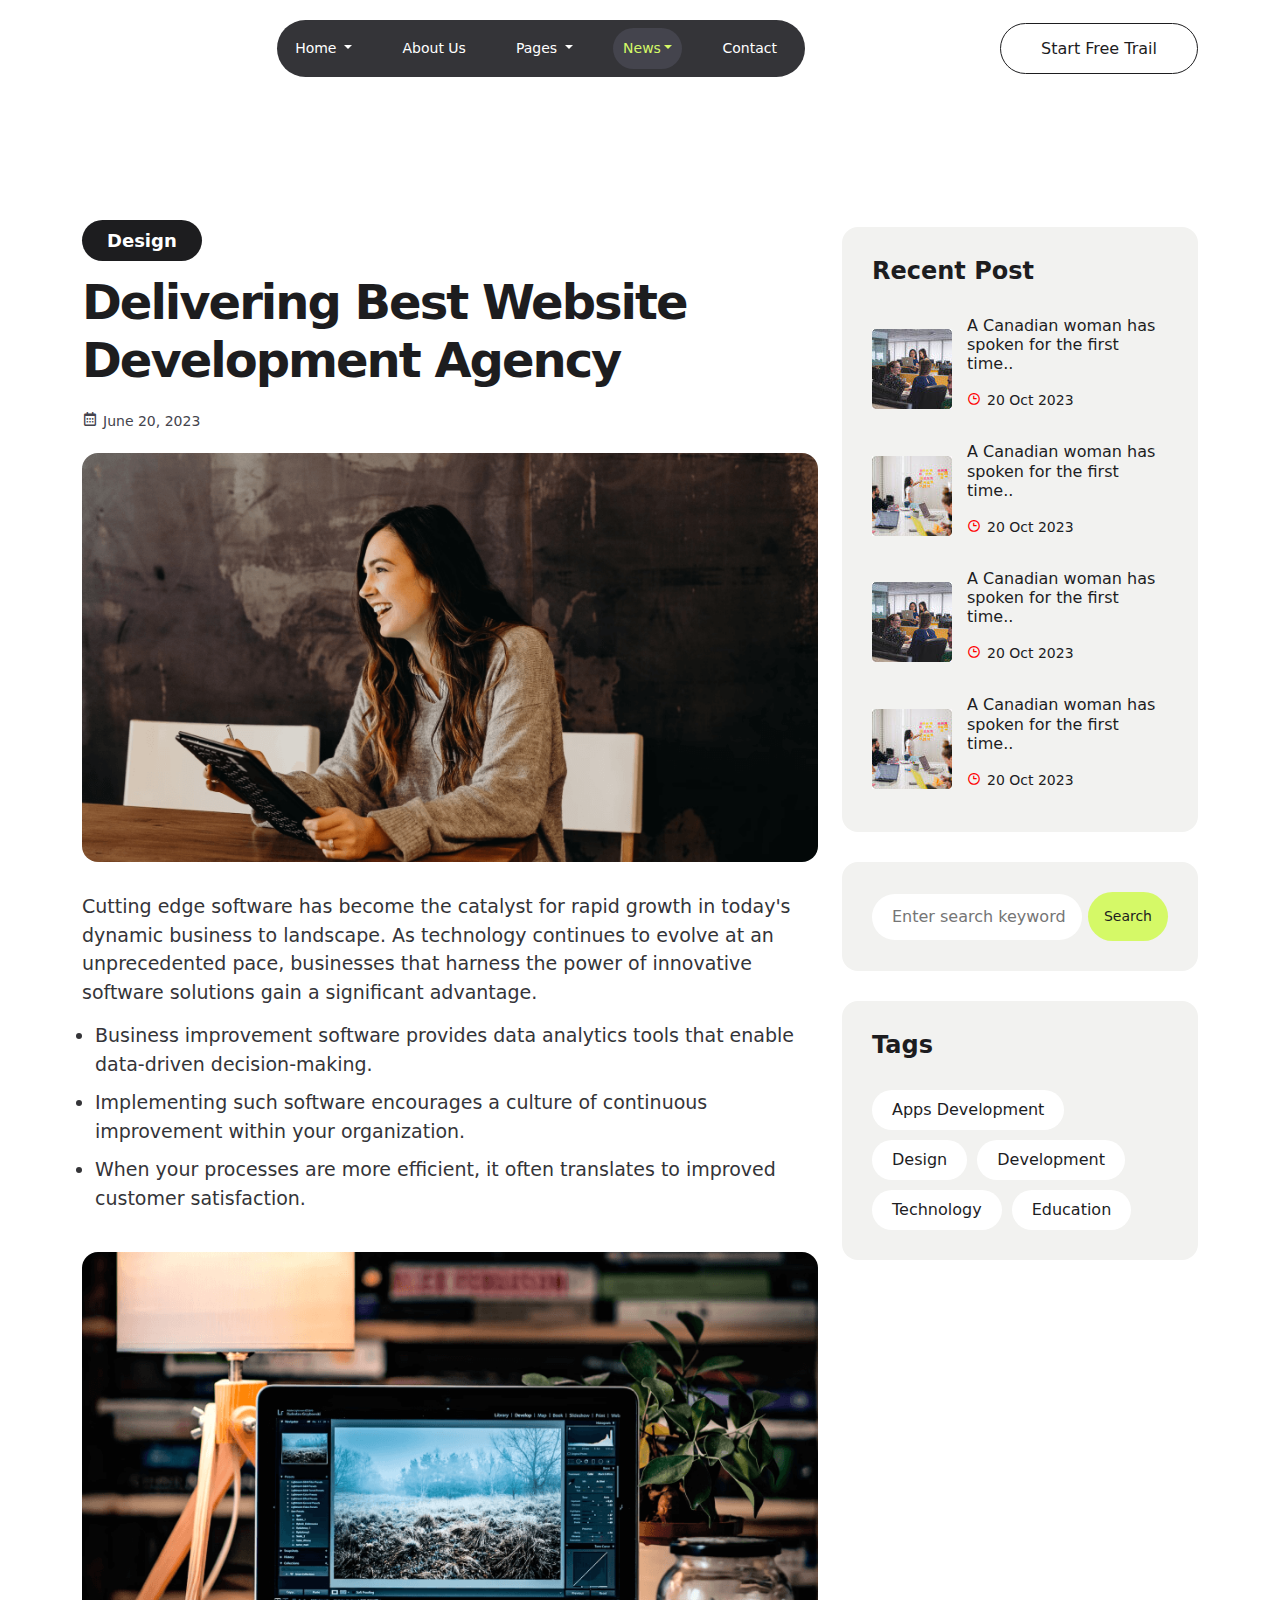
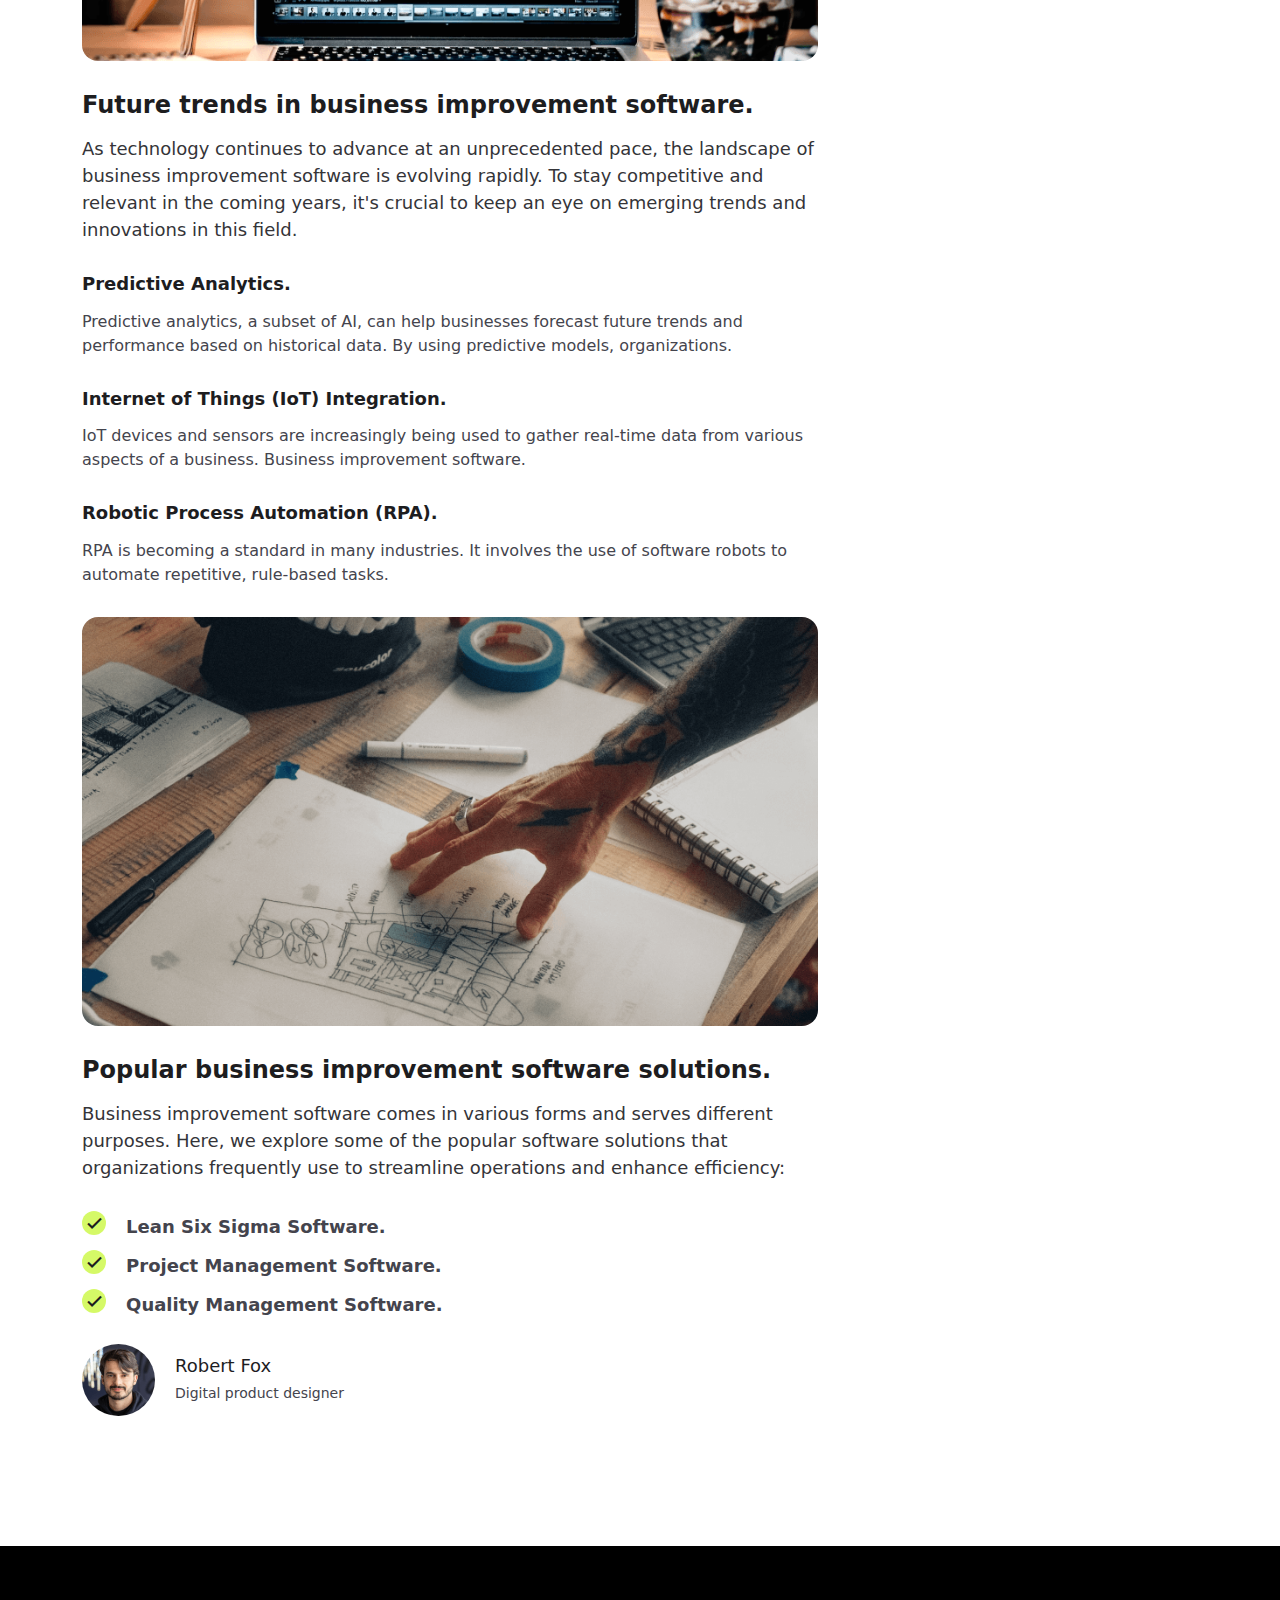
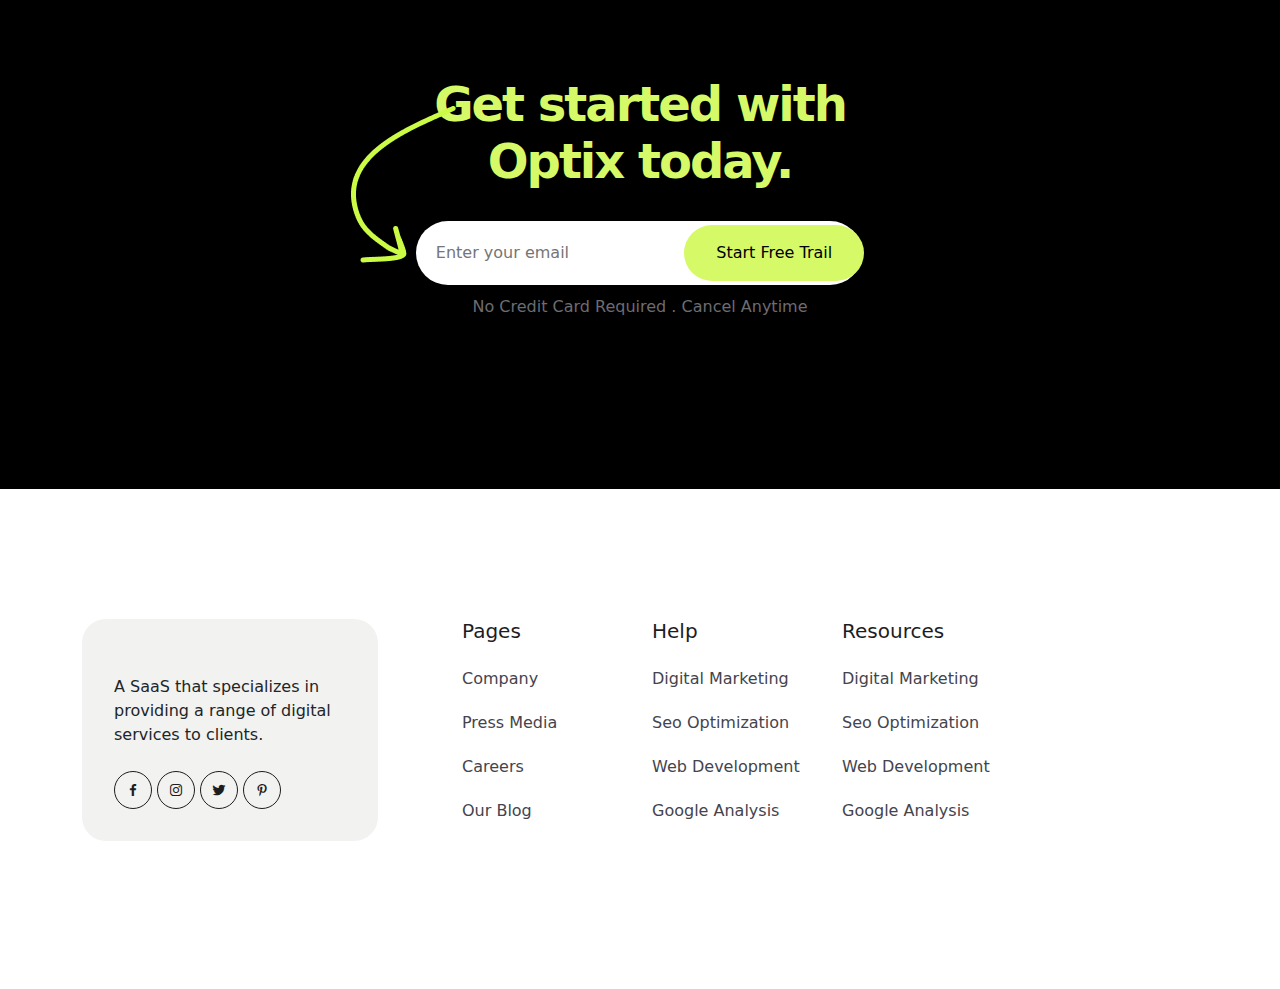
==== blog-single.html @ 79570155 "first commit" ====
<!DOCTYPE html>
<html lang="en">
  <head>
    <meta charset="UTF-8" />
    <meta name="viewport" content="width=device-width, initial-scale=1.0" />
    <link
      href="https://cdn.jsdelivr.net/npm/bootstrap@5.3.3/dist/css/bootstrap.min.css"
      rel="stylesheet"
      integrity="sha384-QWTKZyjpPEjISv5WaRU9OFeRpok6YctnYmDr5pNlyT2bRjXh0JMhjY6hW+ALEwIH"
      crossorigin="anonymous"
    />
    <link
      rel="stylesheet"
      href="https://cdn.jsdelivr.net/npm/boxicons@latest/css/boxicons.min.css"
    />
    <link rel="stylesheet" href="blog-single.css" />
    <title>Optix-Blog-Service</title>
  </head>
  <body>
    <div class="header">
      <div class="container d-flex justify-content-between align-items-center">
        <img src="logo.png" alt="" />
        <div>
          <ul class="nav">
            <li class="nav-item dropdown nlist">
              <a
                class="nav-link dropdown-toggle nlink"
                data-bs-toggle="dropdown"
                aria-expanded="false"
                href="index.html"
                >Home
              </a>
              <ul class="dropdown-menu nlistdropdown">
                <li>
                  <a class="dropdown-item" href="index.html">Home version 1</a>
                </li>
                <li>
                  <a class="dropdown-item" href="#">Home version 2</a>
                </li>
              </ul>
            </li>
            <li class="nav-item nlist">
              <a class="nav-link nlink" href="">About Us</a>
            </li>
            <li class="nav-item dropdown nlist">
              <a
                class="nav-link dropdown-toggle nlink"
                data-bs-toggle="dropdown"
                aria-expanded="false"
                href=""
                >Pages
              </a>
              <ul class="dropdown-menu nlistdropdown">
                <li>
                  <a class="dropdown-item" href="#">Services</a>
                </li>
                <li>
                  <a class="dropdown-item" href="#">Service Single</a>
                </li>
                <li>
                  <a class="dropdown-item" href="#">Features</a>
                </li>
                <li>
                  <a class="dropdown-item" href="#">Pricing Table</a>
                </li>
                <li>
                  <a class="dropdown-item" href="#">404</a>
                </li>
              </ul>
            </li>
            <li class="nav-item dropdown nlist">
              <a
                class="nav-link dropdown-toggle active"
                data-bs-toggle="dropdown"
                aria-expanded="false"
                href=""
              >
                News</a
              >
              <ul class="dropdown-menu nlistdropdown">
                <li>
                  <a class="dropdown-item" href="blog.html">Blog</a>
                </li>
                <li>
                  <a class="dropdown-item" href="blog-single.html"
                    >Blog Single</a
                  >
                </li>
              </ul>
            </li>
            <li class="nav-item nlist">
              <a
                class="nav-link nlink"
                style="margin-right: 0"
                href="contact.html"
              >
                Contact</a
              >
            </li>
          </ul>
        </div>
        <div class="ntrail">
          <a href="">Start Free Trail</a>
        </div>
      </div>
    </div>
    <!---->
    <section class="first" style="padding: 130px 0">
      <div class="container">
        <div class="row">
          <div class="col">
            <div class="one">
              <div class="fone" style="margin-bottom: 20px">
                <span>Design</span>
              </div>
              <h2>Delivering Best Website Development Agency</h2>
              <div class="ftwo">
                <i class="bx bx-calendar"></i><span>June 20, 2023</span>
              </div>
              <div style="margin-bottom: 30px">
                <img
                  style="border-radius: 16px"
                  class="img-fluid"
                  src="blog-sl-1.png"
                  alt=""
                />
              </div>
              <div class="fthree">
                <p>
                  Cutting edge software has become the catalyst for rapid growth
                  in today's dynamic business to landscape. As technology
                  continues to evolve at an unprecedented pace, businesses that
                  harness the power of innovative software solutions gain a
                  significant advantage.
                </p>
                <ul>
                  <li>
                    Business improvement software provides data analytics tools
                    that enable data-driven decision-making.
                  </li>
                  <li>
                    Implementing such software encourages a culture of
                    continuous improvement within your organization.
                  </li>
                  <li>
                    When your processes are more efficient, it often translates
                    to improved customer satisfaction.
                  </li>
                </ul>
              </div>
              <div style="margin-bottom: 30px">
                <img
                  style="border-radius: 16px"
                  class="img-fluid"
                  src="blog-sl-2.png"
                  alt=""
                />
              </div>
              <div class="ffour">
                <h4>Future trends in business improvement software.</h4>
                <p>
                  As technology continues to advance at an unprecedented pace,
                  the landscape of business improvement software is evolving
                  rapidly. To stay competitive and relevant in the coming years,
                  it's crucial to keep an eye on emerging trends and innovations
                  in this field.
                </p>
              </div>
              <div class="ffive">
                <h5>Predictive Analytics.</h5>
                <p>
                  Predictive analytics, a subset of AI, can help businesses
                  forecast future trends and performance based on historical
                  data. By using predictive models, organizations.
                </p>
                <h5>Internet of Things (IoT) Integration.</h5>
                <p>
                  IoT devices and sensors are increasingly being used to gather
                  real-time data from various aspects of a business. Business
                  improvement software.
                </p>
                <h5>Robotic Process Automation (RPA).</h5>
                <p>
                  RPA is becoming a standard in many industries. It involves the
                  use of software robots to automate repetitive, rule-based
                  tasks.
                </p>
              </div>
              <div style="margin-bottom: 30px">
                <img
                  style="border-radius: 16px"
                  class="img-fluid"
                  src="blog-sl-3.png"
                  alt=""
                />
              </div>
              <div class="fsix">
                <h4>Popular business improvement software solutions.</h4>
                <p>
                  Business improvement software comes in various forms and
                  serves different purposes. Here, we explore some of the
                  popular software solutions that organizations frequently use
                  to streamline operations and enhance efficiency:
                </p>
                <ul>
                  <li>
                    <i class="bx bx-check"></i>
                    <span>Lean Six Sigma Software.</span>
                  </li>
                  <li>
                    <i class="bx bx-check"></i>
                    <span> Project Management Software.</span>
                  </li>
                  <li>
                    <i class="bx bx-check"></i>
                    <span>Quality Management Software.</span>
                  </li>
                </ul>
              </div>
              <div class="d-flex fseven">
                <img src="us-uss.png" alt="" />
                <div>
                  <h5>Robert Fox</h5>
                  <span> Digital product designer</span>
                </div>
              </div>
            </div>
          </div>
          <div class="col-lg-4">
            <div class="post">
              <div>
                <h4>Recent Post</h4>
                <div
                  class="d-flex"
                  style="
                    align-items: center;
                    column-gap: 15px;
                    margin-bottom: 20px;
                  "
                >
                  <img class="img-fluid" src="de-1.jpg" alt="" />
                  <div>
                    <h5>A Canadian woman has spoken for the first time..</h5>
                    <p><i class="bx bx-time"></i><span>20 Oct 2023</span></p>
                  </div>
                </div>
                <div
                  class="d-flex"
                  style="
                    align-items: center;
                    column-gap: 15px;
                    margin-bottom: 20px;
                  "
                >
                  <img class="img-fluid" src="de-2.jpg" alt="" />
                  <div>
                    <h5>A Canadian woman has spoken for the first time..</h5>
                    <p><i class="bx bx-time"></i><span>20 Oct 2023</span></p>
                  </div>
                </div>
                <div
                  class="d-flex"
                  style="
                    align-items: center;
                    column-gap: 15px;
                    margin-bottom: 20px;
                  "
                >
                  <img class="img-fluid" src="de-1.jpg" alt="" />
                  <div>
                    <h5>A Canadian woman has spoken for the first time..</h5>
                    <p><i class="bx bx-time"></i><span>20 Oct 2023</span></p>
                  </div>
                </div>
                <div
                  class="d-flex"
                  style="align-items: center; column-gap: 15px"
                >
                  <img class="img-fluid" src="de-2.jpg" alt="" />
                  <div>
                    <h5>A Canadian woman has spoken for the first time..</h5>
                    <p><i class="bx bx-time"></i><span>20 Oct 2023</span></p>
                  </div>
                </div>
              </div>
            </div>
            <div class="post">
              <div class="two">
                <form
                  action=""
                  class="d-flex"
                  style="align-items: center; column-gap: 6px"
                >
                  <input type="text" placeholder="Enter search keyword" />
                  <button>Search</button>
                </form>
              </div>
            </div>
            <div class="post">
              <div class="three">
                <h4>Tags</h4>
                <div class="link">
                  <a href="">Apps Development</a>
                  <a href=""> Design</a>
                  <a href=""> Development </a>
                  <a href=""> Technology </a>
                  <a href="">Education </a>
                </div>
              </div>
            </div>
          </div>
        </div>
      </div>
    </section>
    <!---->
    <section class="last">
      <div class="container">
        <div class="text-center" style="position: relative">
          <h2>Get started with <br />Optix today.</h2>
          <div>
            <form action="">
              <input
                class="search"
                type="email"
                placeholder="Enter your email"
              />
              <button class="submit">Start Free Trail</button>
            </form>
            <p
              style="
                margin-top: 10px;
                margin-bottom: 40px;
                color: rgb(108, 108, 115);
              "
            >
              No Credit Card Required . Cancel Anytime
            </p>
          </div>
          <img class="image" src="arr.png" alt="" />
        </div>
      </div>
    </section>
    <!---->
    <footer>
      <div class="footer">
        <div class="container">
          <div class="row">
            <div class="col-lg-4">
              <div class="one">
                <div>
                  <img style="margin-bottom: 20px" src="logo.png" alt="" />
                </div>
                <p>
                  A SaaS that specializes in providing a range of digital
                  services to clients.
                </p>
                <div>
                  <i class="bx bxl-facebook"></i>
                  <i class="bx bxl-instagram"></i>
                  <i class="bx bxl-twitter"></i>
                  <i class="bx bxl-pinterest-alt"></i>
                </div>
              </div>
            </div>
            <div class="col-lg-2">
              <div class="item">
                <h4>Pages</h4>
                <ul>
                  <li>Company</li>
                  <li>Press Media</li>
                  <li>Careers</li>
                  <li>Our Blog</li>
                </ul>
              </div>
            </div>
            <div class="col-lg-2">
              <div class="item">
                <h4>Help</h4>
                <ul>
                  <li>Digital Marketing</li>
                  <li>Seo Optimization</li>
                  <li>Web Development</li>
                  <li>Google Analysis</li>
                </ul>
              </div>
            </div>
            <div class="col-lg-2">
              <div class="item">
                <h4>Resources</h4>
                <ul>
                  <li>Digital Marketing</li>
                  <li>Seo Optimization</li>
                  <li>Web Development</li>
                  <li>Google Analysis</li>
                </ul>
              </div>
            </div>
          </div>
        </div>
      </div>
    </footer>
    <!---->
    <script
      src="https://cdn.jsdelivr.net/npm/bootstrap@5.3.3/dist/js/bootstrap.bundle.min.js"
      integrity="sha384-YvpcrYf0tY3lHB60NNkmXc5s9fDVZLESaAA55NDzOxhy9GkcIdslK1eN7N6jIeHz"
      crossorigin="anonymous"
    ></script>
  </body>
</html>
---- blog-single.css ----
:root {
  --primary-color: rgb(29, 29, 31);
  --secondary-color: rgb(213, 249, 103);
  --first-color: rgb(68, 68, 77);
}
a {
  text-decoration: none;
}
/* header start*/
.header {
  padding: 20px 0;
}
.header ul {
  background-color: rgb(52, 52, 56);
  border-radius: 90px;
  padding: 8px;
}
/* list hover start*/
.header .nlist {
  position: relative;
  display: inline-block;
  padding-right: 10px;
}
.nlist .nlistdropdown {
  position: absolute;
  display: none;
  background-color: #fff;
  padding: 30px 25px;
  border-radius: 8px;
  margin-top: 2px;
  font-size: 14px;
  font-weight: 400;
}
.header .nlist:hover .nlistdropdown {
  display: block;
}
/* list hover ends*/
.header .nlist .nlink {
  font-size: 14px;
  font-weight: 500;
  padding: 10px;
  margin-right: 20px;
  color: #fff;
  border-radius: 90px;
}
.header .nlist .nlink:hover {
  background-color: rgb(68, 68, 77);
  color: rgb(203, 251, 69);
  border-radius: 90px;
}
.header .nlist .active {
  font-size: 14px;
  font-weight: 500;
  padding: 10px;
  margin-right: 20px;
  color: #fff;
  border-radius: 90px;
}
.header .nlist .active {
  background-color: rgb(68, 68, 77);
  color: var(--secondary-color);
  border-radius: 90px;
}
.header .ntrail a {
  padding: 15px 40px;
  border: 1px solid var(--primary-color);
  color: var(--primary-color);
  border-radius: 90px;
  transition: 0.5s;
}
.header .ntrail a:hover {
  border: 2px solid var(--secondary-color);
  background-color: var(--secondary-color);
  color: black;
  border-radius: 90px;
}
/*-----*/
/*-----*/
.first .fone span {
  padding: 10px 25px;
  background-color: rgb(29, 29, 31);
  border-radius: 50px;
  color: #fff;
  font-size: 18px;
  font-weight: 600;
}
.first .one h2 {
  margin-bottom: 15px;
  color: rgb(29, 29, 31);
  font-size: 48px;
  font-weight: 600;
  letter-spacing: -2px;
}
.first .ftwo {
  margin: 20px 0;
}
.first .ftwo i {
  font-size: 16px;
  font-weight: 400;
  color: rgb(68, 68, 77);
  margin-right: 5px;
}
.first .ftwo span {
  font-size: 14px;
  font-weight: 400;
  color: rgb(68, 68, 77);
}
.first .fthree {
  margin-bottom: 30px;
}
.first .fthree p {
  margin-bottom: 15px;
  font-size: 19px;
  font-weight: 400;
  color: rgb(52, 52, 56);
}
.first .fthree ul {
  padding-left: 13px;
  margin: 0;
}
.first .fthree ul li {
  font-size: 19px;
  font-weight: 400;
  color: rgb(52, 52, 56);
  padding-bottom: 10px;
}

.first .ffour h4 {
  margin-bottom: 15px;
  color: var(--primary-color);
  font-size: 24px;
  font-weight: 700;
}
.first .ffour p {
  margin-bottom: 30px;
  color: rgb(52, 52, 56);
  font-size: 18px;
  font-weight: 400;
}
.first .ffive h5 {
  margin-bottom: 15px;
  color: var(--primary-color);
  font-size: 18px;
  font-weight: 700;
}
.first .ffive p {
  font-size: 16px;
  font-weight: 400;
  color: rgb(68, 68, 77);
  margin-bottom: 30px;
}
.first .fsix h4 {
  margin-bottom: 15px;
  color: var(--primary-color);
  font-size: 24px;
  font-weight: 700;
}
.first .fsix p {
  margin-bottom: 30px;
  color: rgb(52, 52, 56);
  font-size: 18px;
  font-weight: 400;
}
.first .fsix ul {
  list-style: none;
  padding: 0;
}
.first .fsix ul li {
  padding-bottom: 10px;
}
.first .fsix ul li i {
  background-color: var(--secondary-color);
  border-radius: 50%;
  color: var(--primary-color);
  font-size: 24px;
  font-weight: 400;
  margin-right: 15px;
}
.first .fsix ul li span {
  color: rgb(68, 68, 77);
  font-weight: 600;
  font-size: 18px;
}
.first .fseven {
  align-items: center;
  column-gap: 20px;
}
.first .fseven img {
  border-radius: 50%;
}
.first .fseven h5 {
  color: var(--primary-color);
  font-size: 18px;
  font-weight: 500;
  margin-bottom: 5px;
}
.first .fseven span {
  color: rgb(68, 68, 77);
  font-size: 14px;
  font-weight: 500;
}
/*-----*/
/*-----*/
.post {
  padding: 30px;
  margin-bottom: 30px;
  background-color: rgb(242, 242, 240);
  border-radius: 16px;
}
.post h4 {
  margin-bottom: 30px;
  color: var(--primary-color);
  font-size: 24px;
  font-weight: 600;
}
.post p {
  align-items: center;
  margin-bottom: 10px;
}
.post i {
  margin-right: 6px;
  font-size: 14px;
  font-weight: 500;
  color: red;
}
.post span {
  color: var(--primary-color);
  font-size: 14px;
  font-weight: 500;
}
.post h5 {
  margin-bottom: 15px;
  color: var(--primary-color);
  font-size: 16px;
  font-weight: 500;
}
.post .two input {
  padding: 1px 2px 1px 20px;
  border: 1px;
  border-radius: 30px;
  width: 100%;
  height: 46px;
}
.post .two button {
  padding: 14px 16px;
  border: 1px;
  background-color: var(--secondary-color);
  color: var(--primary-color);
  border-radius: 30px;
  font-size: 14px;
  font-weight: 400;
  transition: 0.5s;
}
.post .two button:hover {
  background-color: black;
  color: #fff;
}
.post .three .link {
  display: flex;
  flex-wrap: wrap;
  column-gap: 10px;
  row-gap: 10px;
}
.post .three a {
  padding: 8px 20px;
  background-color: #fff;
  border-radius: 30px;
  color: var(--primary-color);
  font-size: 16px;
  font-weight: 500;
  transition: 0.5s;
}
.post .three a:hover {
  background-color: var(--secondary-color);
}
/*-----*/
/*-----*/
.last {
  padding: 130px 0;
  background-color: black;
}
.last .image {
  z-index: -1px;
  top: 12%;
  left: 24%;
  position: absolute;
  animation: arr 4s linear infinite alternate;
}
@keyframes arr {
  0% {
    /* right: 0px;
        left: 0px; */
    transform: translateX(-0.5rem);
  }
  25% {
    /* right: 30px;
        left: 30px; */
    transform: translateX(0rem);
  }
  50% {
    /* right: 30px;
        left: 30px; */
    transform: translateX(0.5rem);
  }
  100% {
    /* right: 0px;
        left: 0px; */
    transform: translateX(0rem);
  }
}
.last h2 {
  margin-bottom: 30px;
  font-size: 48px;
  font-weight: 600;
  color: var(--secondary-color);
  letter-spacing: -2px;
}
.last .search {
  padding: 1px 2px 1px 20px;
  border: 0;
  border-radius: 50px;
  height: 64px;
  width: 40%;
}
.last .submit {
  font-size: 16px;
  font-weight: 500;
  padding: 16px 32px;
  border: 0;
  border-radius: 200px;
  background-color: var(--secondary-color);
  margin-left: -183px;
  transition: 0.5s;
}
.last .submit:hover {
  background-color: var(--primary-color);
  color: var(--secondary-color);
}
/*-----*/
.footer {
  padding: 130px 0;
}
.footer .one {
  padding: 32px;
  margin-right: 60px;
  background-color: rgb(242, 242, 240);
  border-radius: 24px;
}
.footer .one p {
  margin-bottom: 24px;
  font-size: 16px;
  font-weight: 400;
}
.footer .one i {
  padding: 10px;
  border: 1px solid var(--primary-color);
  border-radius: 50%;
  color: var(--primary-color);
  font-size: 16px;
  font-weight: 400;
  transition: 0.5s;
  cursor: pointer;
}
.footer .one i:hover {
  background-color: var(--secondary-color);
  border: 1px solid var(--secondary-color);
}
.footer .item h4 {
  margin-bottom: 24px;
  font-size: 20px;
  font-weight: 500;
  color: var(--primary-color);
}
.footer .item ul {
  list-style: none;
  padding: 0;
}
.footer .item ul li {
  padding-bottom: 20px;
  font-size: 16px;
  font-weight: 400;
  color: rgb(68, 68, 77);
  cursor: pointer;
}
.footer .item ul li:hover {
  text-decoration: underline;
}
/*-----*/
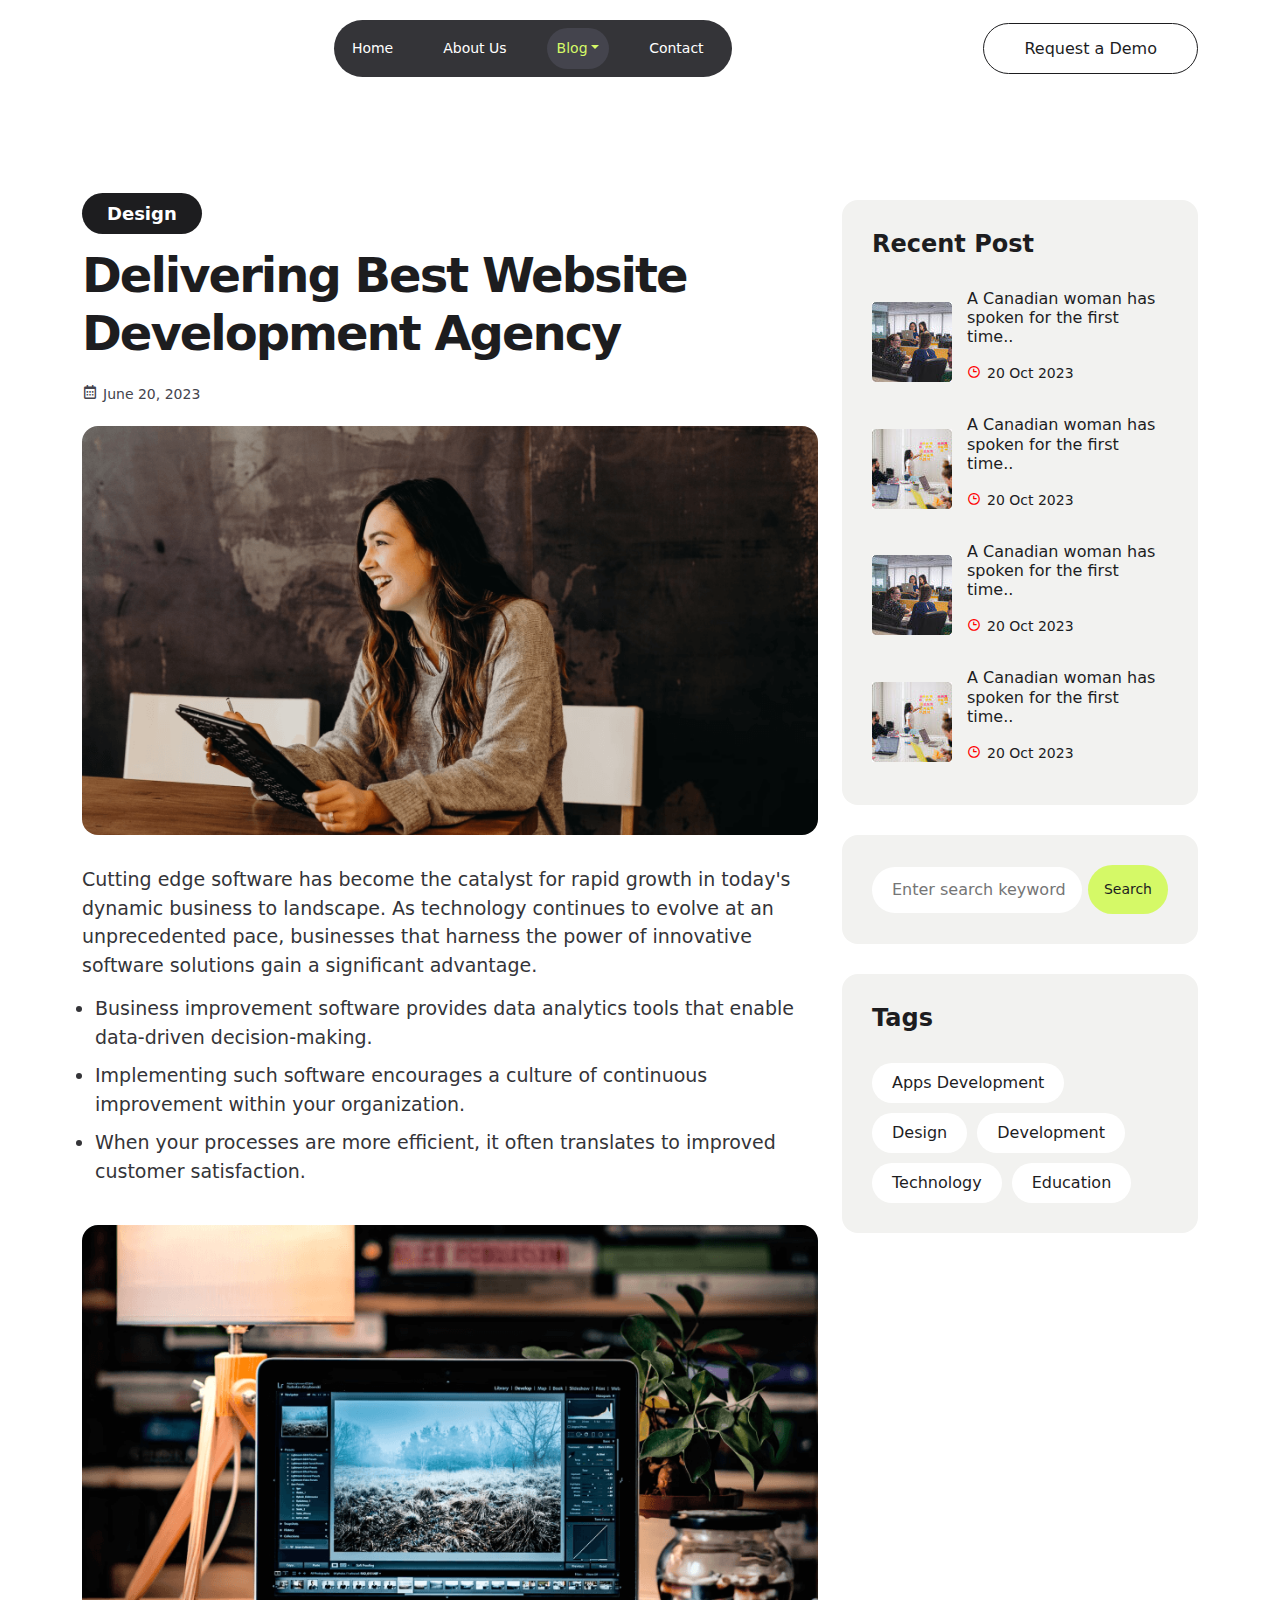
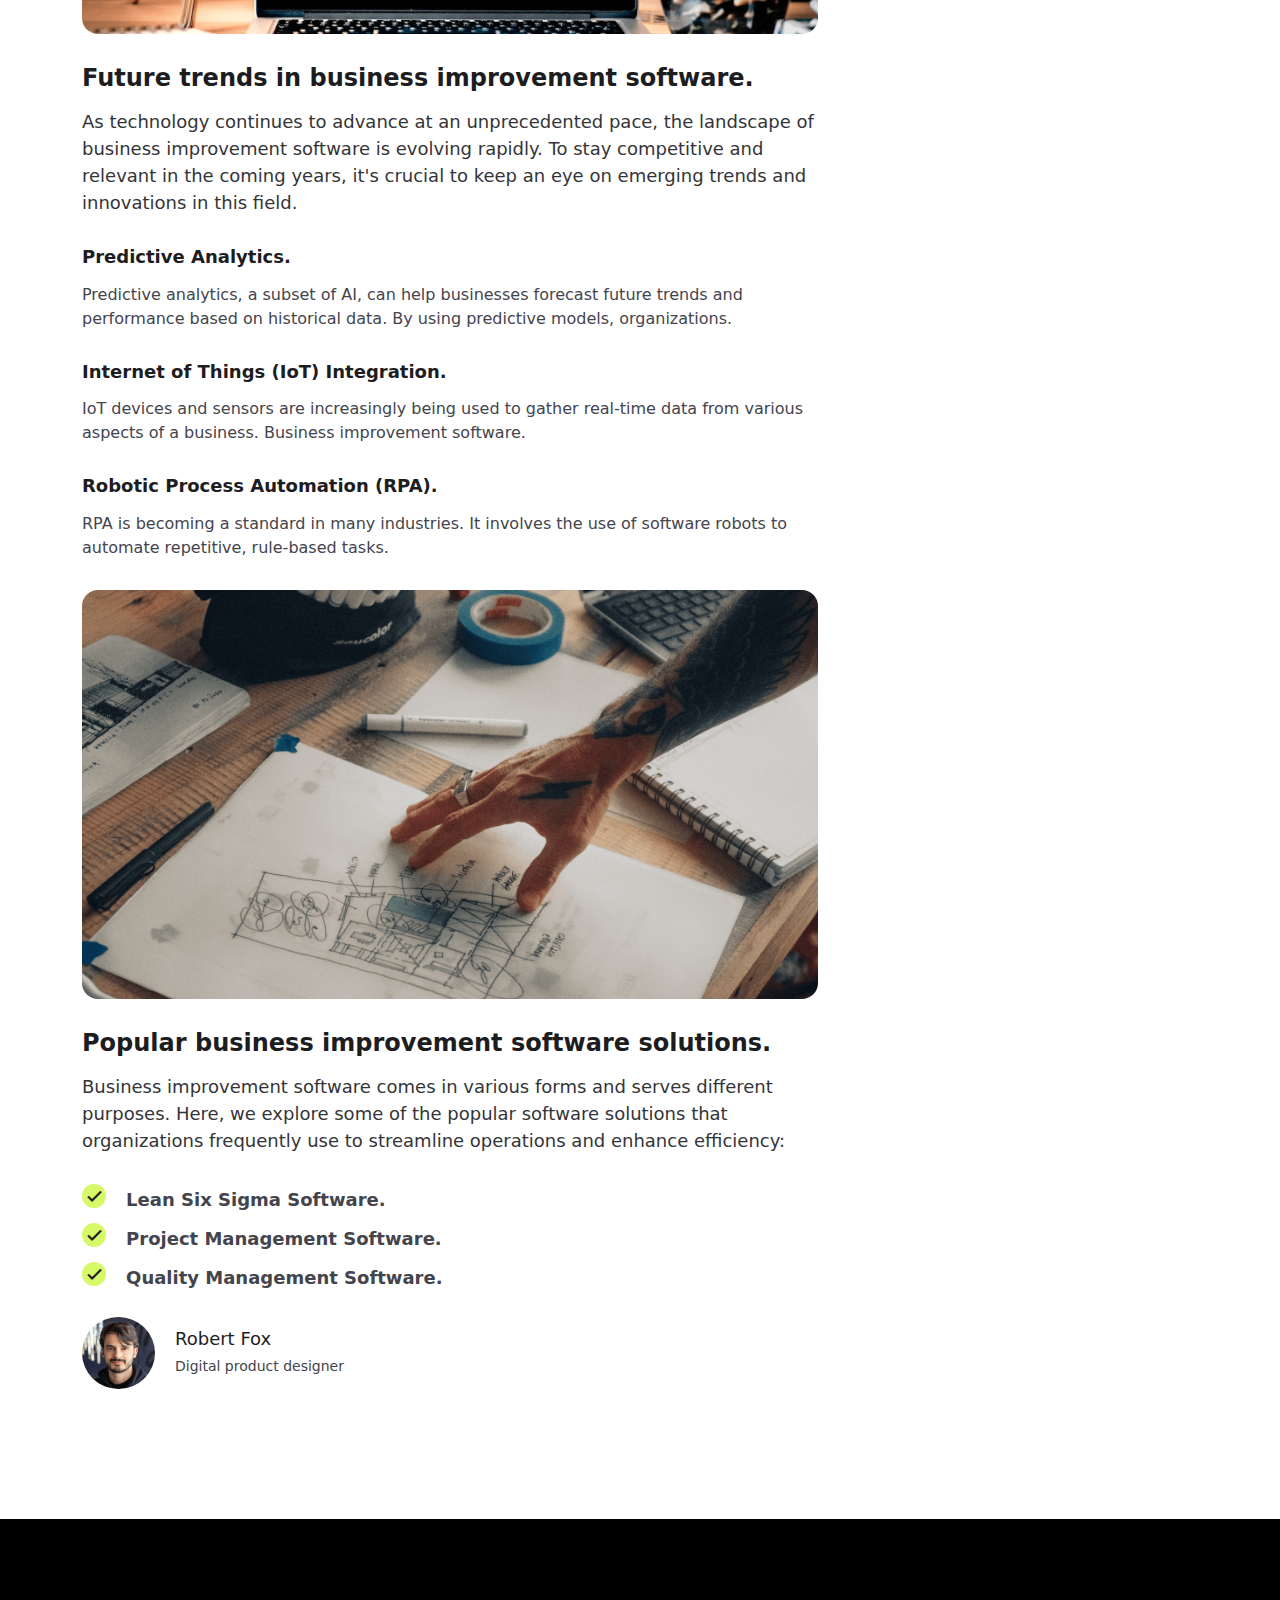
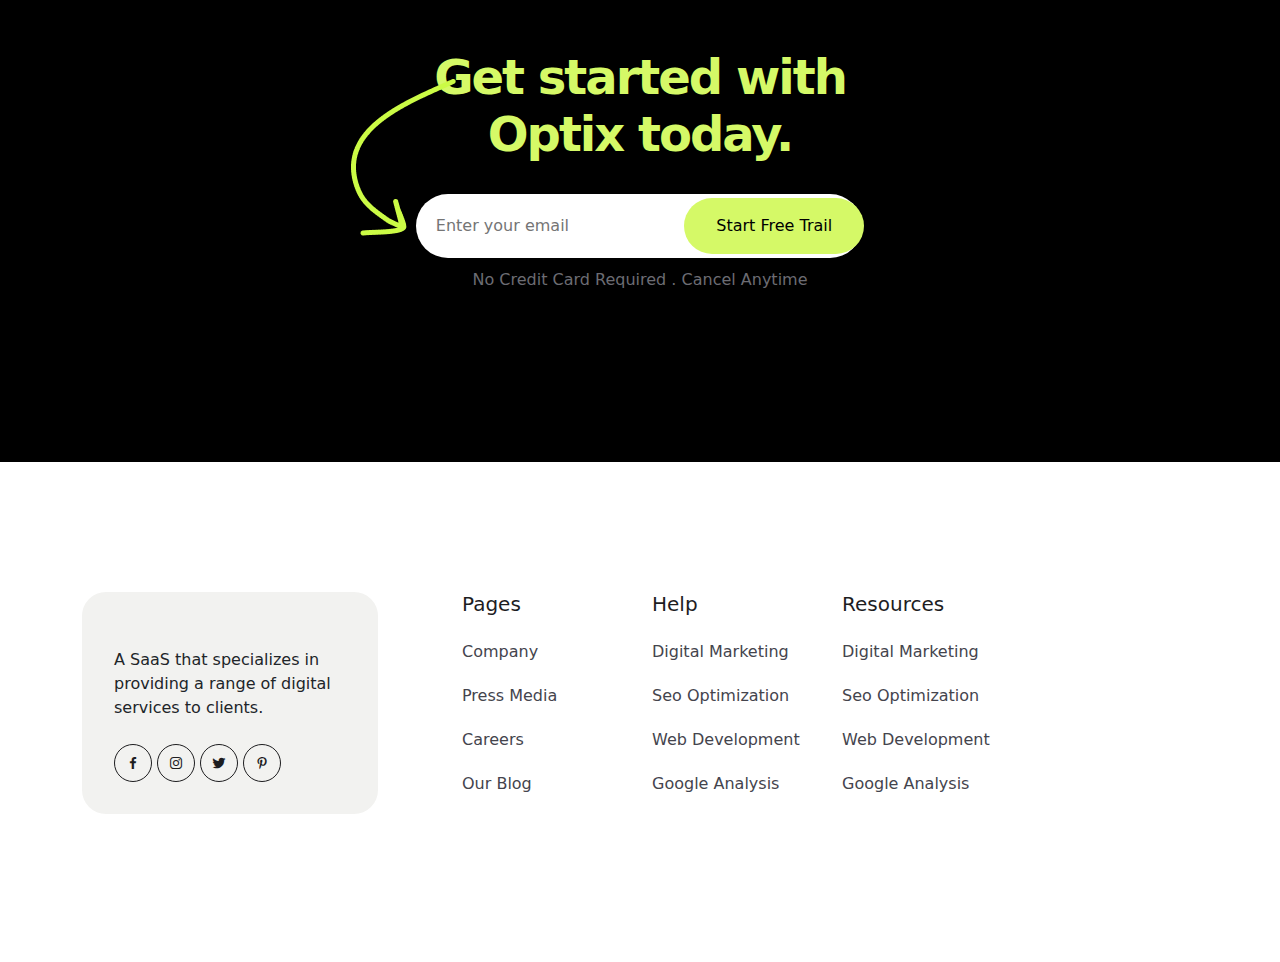
==== commit 1c62ecc1: "first commit" ====
--- a/blog-single.html
+++ b/blog-single.html
@@ -17,56 +17,16 @@
     <title>Optix-Blog-Service</title>
   </head>
   <body>
-    <div class="header">
+    <div class="header fixed-top" style="background-color: #fff">
       <div class="container d-flex justify-content-between align-items-center">
         <img src="logo.png" alt="" />
         <div>
           <ul class="nav">
-            <li class="nav-item dropdown nlist">
-              <a
-                class="nav-link dropdown-toggle nlink"
-                data-bs-toggle="dropdown"
-                aria-expanded="false"
-                href="index.html"
-                >Home
-              </a>
-              <ul class="dropdown-menu nlistdropdown">
-                <li>
-                  <a class="dropdown-item" href="index.html">Home version 1</a>
-                </li>
-                <li>
-                  <a class="dropdown-item" href="#">Home version 2</a>
-                </li>
-              </ul>
+            <li class="nav-item nlist">
+              <a class="nav-link nlink" href="index.html">Home </a>
             </li>
             <li class="nav-item nlist">
               <a class="nav-link nlink" href="">About Us</a>
-            </li>
-            <li class="nav-item dropdown nlist">
-              <a
-                class="nav-link dropdown-toggle nlink"
-                data-bs-toggle="dropdown"
-                aria-expanded="false"
-                href=""
-                >Pages
-              </a>
-              <ul class="dropdown-menu nlistdropdown">
-                <li>
-                  <a class="dropdown-item" href="#">Services</a>
-                </li>
-                <li>
-                  <a class="dropdown-item" href="#">Service Single</a>
-                </li>
-                <li>
-                  <a class="dropdown-item" href="#">Features</a>
-                </li>
-                <li>
-                  <a class="dropdown-item" href="#">Pricing Table</a>
-                </li>
-                <li>
-                  <a class="dropdown-item" href="#">404</a>
-                </li>
-              </ul>
             </li>
             <li class="nav-item dropdown nlist">
               <a
@@ -75,7 +35,7 @@
                 aria-expanded="false"
                 href=""
               >
-                News</a
+                Blog</a
               >
               <ul class="dropdown-menu nlistdropdown">
                 <li>
@@ -100,12 +60,12 @@
           </ul>
         </div>
         <div class="ntrail">
-          <a href="">Start Free Trail</a>
+          <a href="">Request a Demo</a>
         </div>
       </div>
     </div>
     <!---->
-    <section class="first" style="padding: 130px 0">
+    <section class="first" style="padding: 130px 0; margin-top: 70px">
       <div class="container">
         <div class="row">
           <div class="col">
--- a/blog-single.css
+++ b/blog-single.css
@@ -25,7 +25,7 @@
   position: absolute;
   display: none;
   background-color: #fff;
-  padding: 30px 25px;
+  padding: 15px 10px;
   border-radius: 8px;
   margin-top: 2px;
   font-size: 14px;
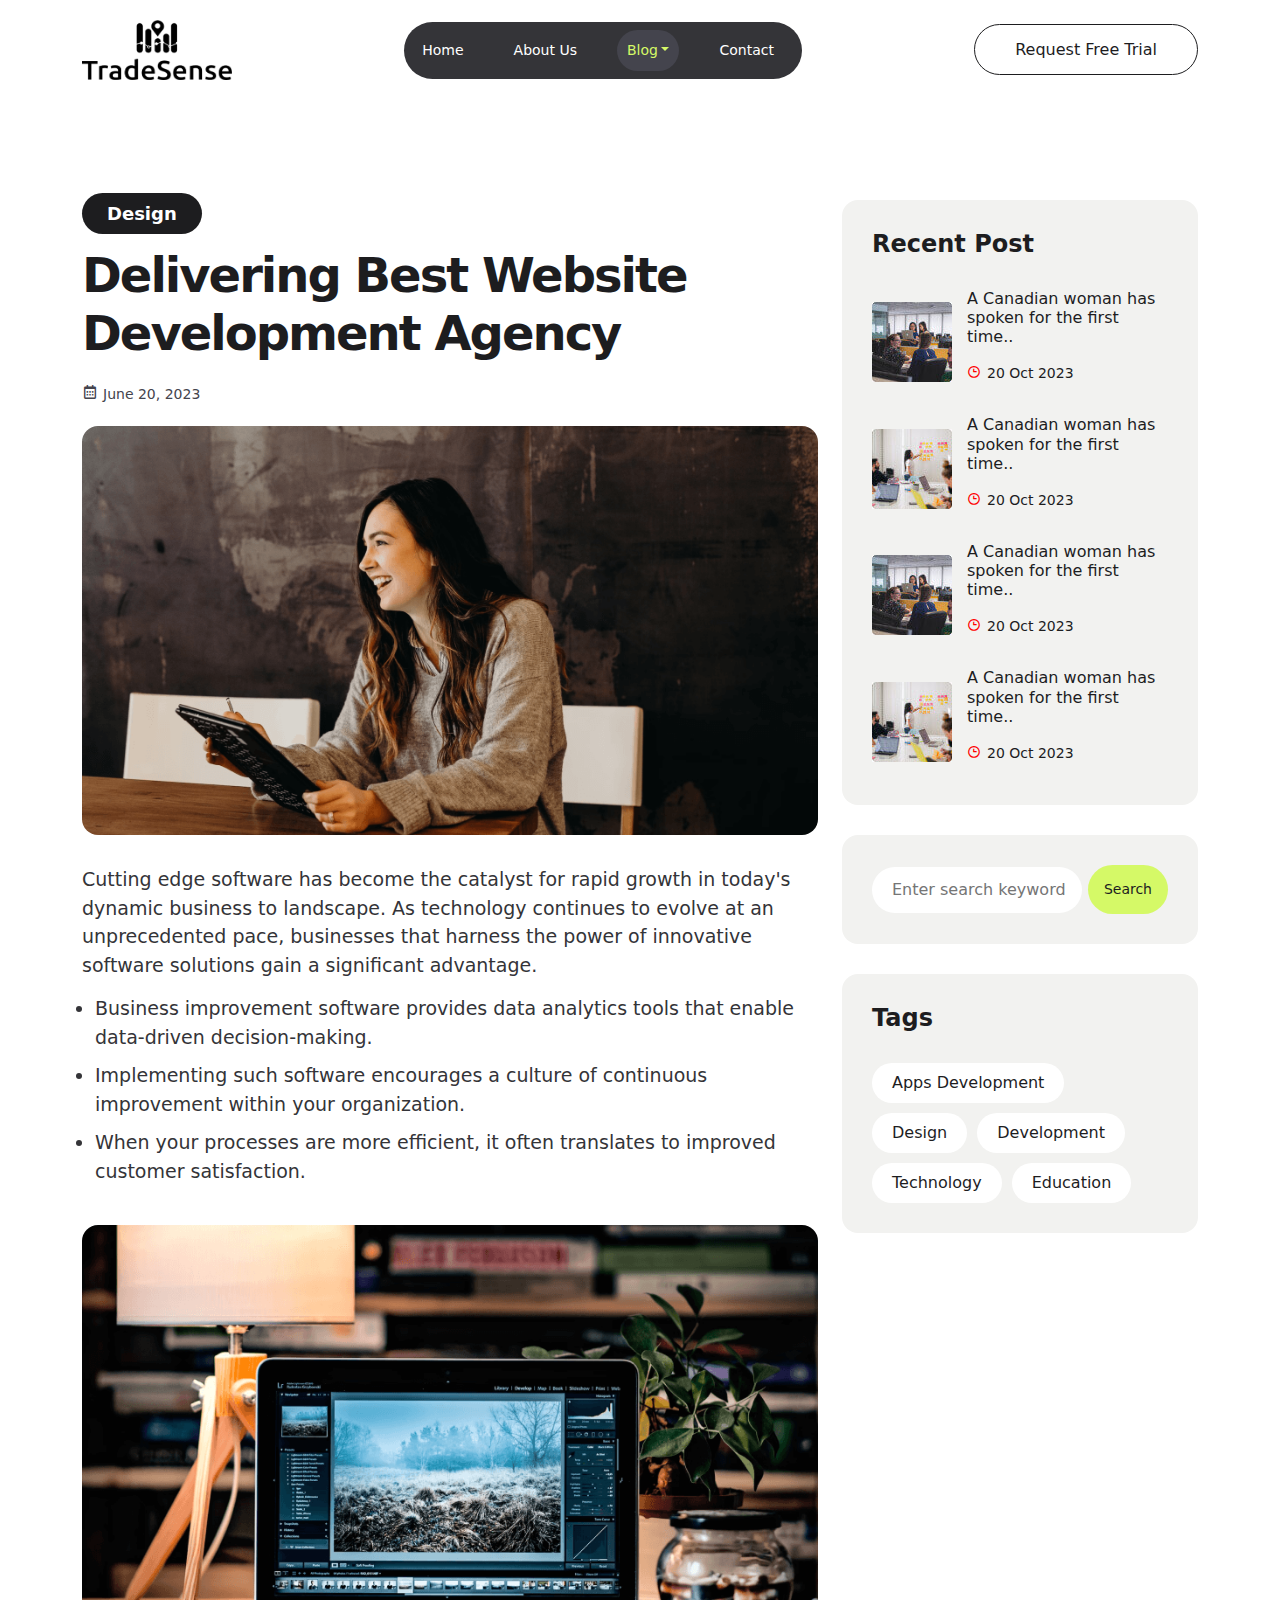
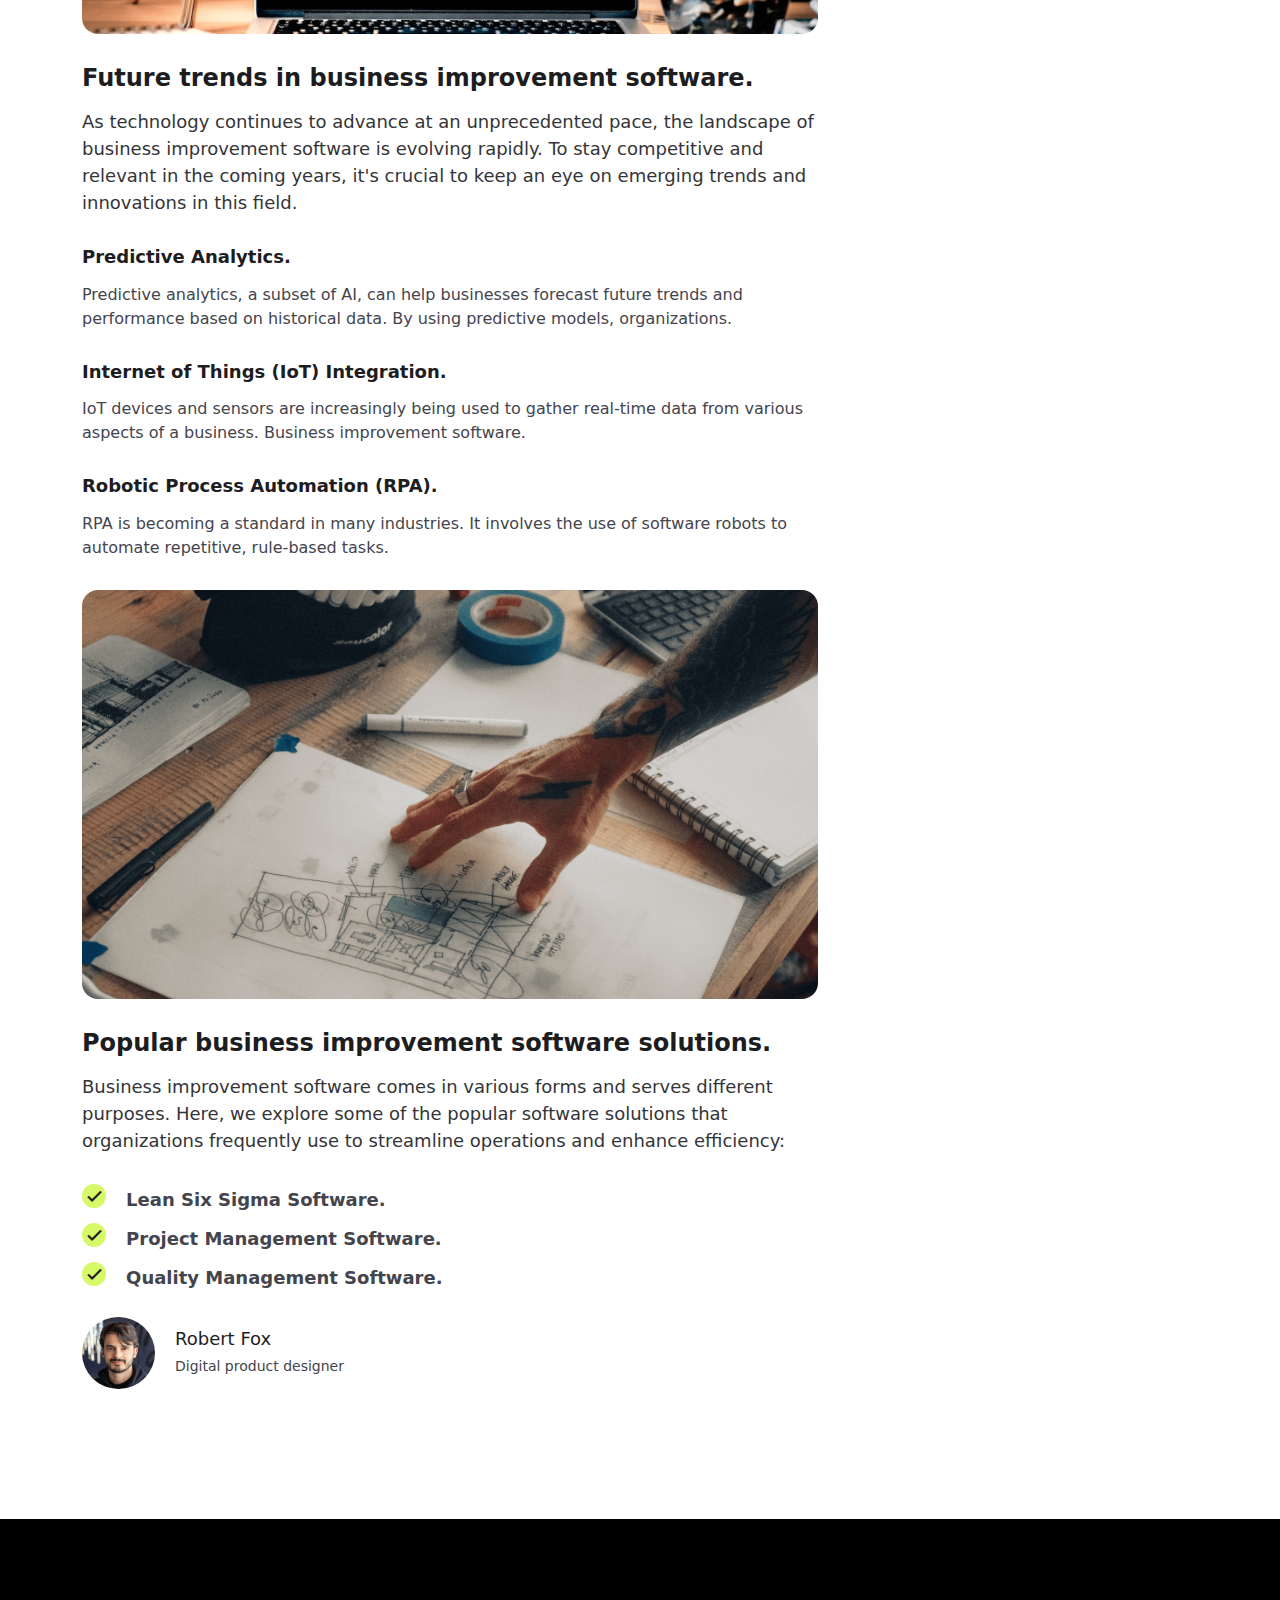
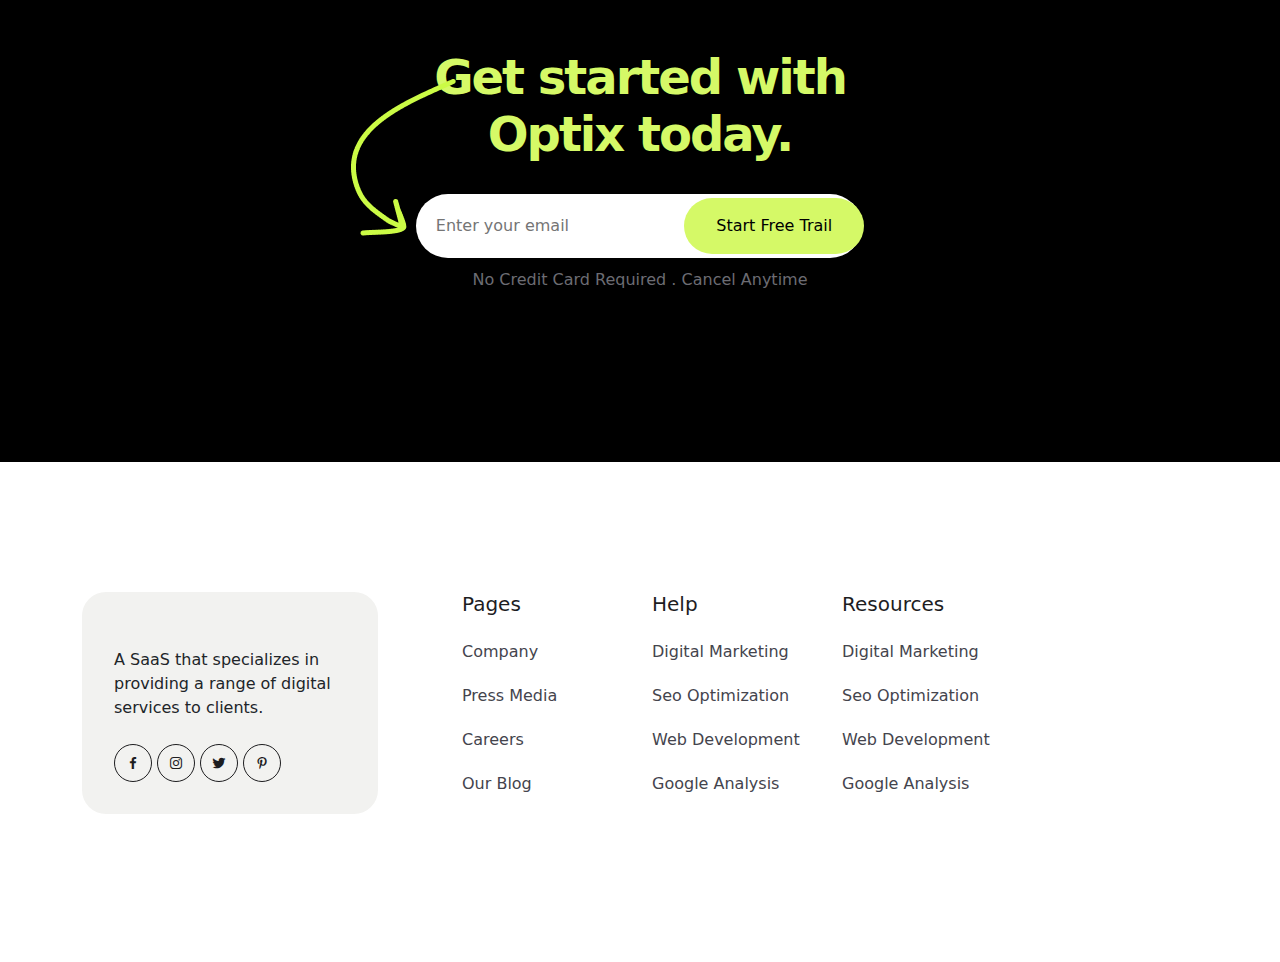
==== commit 8868fd40: "first commit" ====
--- a/blog-single.html
+++ b/blog-single.html
@@ -19,7 +19,11 @@
   <body>
     <div class="header fixed-top" style="background-color: #fff">
       <div class="container d-flex justify-content-between align-items-center">
-        <img src="logo.png" alt="" />
+        <div class="main">
+          <a href="index.html"
+            ><img src="tradeSensebalck-removebg-preview.png" alt=""
+          /></a>
+        </div>
         <div>
           <ul class="nav">
             <li class="nav-item nlist">
@@ -60,7 +64,10 @@
           </ul>
         </div>
         <div class="ntrail">
-          <a href="">Request a Demo</a>
+          <a href="">Request Free Trial</a>
+        </div>
+        <div class="hmenu">
+          <a href=""><i class="bx bx-menu"></i></a>
         </div>
       </div>
     </div>
@@ -68,7 +75,7 @@
     <section class="first" style="padding: 130px 0; margin-top: 70px">
       <div class="container">
         <div class="row">
-          <div class="col">
+          <div class="col-lg-8 col-md-7">
             <div class="one">
               <div class="fone" style="margin-bottom: 20px">
                 <span>Design</span>
@@ -186,85 +193,87 @@
               </div>
             </div>
           </div>
-          <div class="col-lg-4">
-            <div class="post">
-              <div>
-                <h4>Recent Post</h4>
-                <div
-                  class="d-flex"
-                  style="
-                    align-items: center;
-                    column-gap: 15px;
-                    margin-bottom: 20px;
-                  "
-                >
-                  <img class="img-fluid" src="de-1.jpg" alt="" />
-                  <div>
-                    <h5>A Canadian woman has spoken for the first time..</h5>
-                    <p><i class="bx bx-time"></i><span>20 Oct 2023</span></p>
-                  </div>
-                </div>
-                <div
-                  class="d-flex"
-                  style="
-                    align-items: center;
-                    column-gap: 15px;
-                    margin-bottom: 20px;
-                  "
-                >
-                  <img class="img-fluid" src="de-2.jpg" alt="" />
-                  <div>
-                    <h5>A Canadian woman has spoken for the first time..</h5>
-                    <p><i class="bx bx-time"></i><span>20 Oct 2023</span></p>
-                  </div>
-                </div>
-                <div
-                  class="d-flex"
-                  style="
-                    align-items: center;
-                    column-gap: 15px;
-                    margin-bottom: 20px;
-                  "
-                >
-                  <img class="img-fluid" src="de-1.jpg" alt="" />
-                  <div>
-                    <h5>A Canadian woman has spoken for the first time..</h5>
-                    <p><i class="bx bx-time"></i><span>20 Oct 2023</span></p>
-                  </div>
-                </div>
-                <div
-                  class="d-flex"
-                  style="align-items: center; column-gap: 15px"
-                >
-                  <img class="img-fluid" src="de-2.jpg" alt="" />
-                  <div>
-                    <h5>A Canadian woman has spoken for the first time..</h5>
-                    <p><i class="bx bx-time"></i><span>20 Oct 2023</span></p>
-                  </div>
-                </div>
-              </div>
-            </div>
-            <div class="post">
-              <div class="two">
-                <form
-                  action=""
-                  class="d-flex"
-                  style="align-items: center; column-gap: 6px"
-                >
-                  <input type="text" placeholder="Enter search keyword" />
-                  <button>Search</button>
-                </form>
-              </div>
-            </div>
-            <div class="post">
-              <div class="three">
-                <h4>Tags</h4>
-                <div class="link">
-                  <a href="">Apps Development</a>
-                  <a href=""> Design</a>
-                  <a href=""> Development </a>
-                  <a href=""> Technology </a>
-                  <a href="">Education </a>
+          <div class="col-lg-4 col-md-5">
+            <div class="mainpost">
+              <div class="post">
+                <div>
+                  <h4>Recent Post</h4>
+                  <div
+                    class="d-flex"
+                    style="
+                      align-items: center;
+                      column-gap: 15px;
+                      margin-bottom: 20px;
+                    "
+                  >
+                    <img class="img-fluid" src="de-1.jpg" alt="" />
+                    <div>
+                      <h5>A Canadian woman has spoken for the first time..</h5>
+                      <p><i class="bx bx-time"></i><span>20 Oct 2023</span></p>
+                    </div>
+                  </div>
+                  <div
+                    class="d-flex"
+                    style="
+                      align-items: center;
+                      column-gap: 15px;
+                      margin-bottom: 20px;
+                    "
+                  >
+                    <img class="img-fluid" src="de-2.jpg" alt="" />
+                    <div>
+                      <h5>A Canadian woman has spoken for the first time..</h5>
+                      <p><i class="bx bx-time"></i><span>20 Oct 2023</span></p>
+                    </div>
+                  </div>
+                  <div
+                    class="d-flex"
+                    style="
+                      align-items: center;
+                      column-gap: 15px;
+                      margin-bottom: 20px;
+                    "
+                  >
+                    <img class="img-fluid" src="de-1.jpg" alt="" />
+                    <div>
+                      <h5>A Canadian woman has spoken for the first time..</h5>
+                      <p><i class="bx bx-time"></i><span>20 Oct 2023</span></p>
+                    </div>
+                  </div>
+                  <div
+                    class="d-flex"
+                    style="align-items: center; column-gap: 15px"
+                  >
+                    <img class="img-fluid" src="de-2.jpg" alt="" />
+                    <div>
+                      <h5>A Canadian woman has spoken for the first time..</h5>
+                      <p><i class="bx bx-time"></i><span>20 Oct 2023</span></p>
+                    </div>
+                  </div>
+                </div>
+              </div>
+              <div class="post">
+                <div class="two">
+                  <form
+                    action=""
+                    class="d-flex"
+                    style="align-items: center; column-gap: 6px"
+                  >
+                    <input type="text" placeholder="Enter search keyword" />
+                    <button>Search</button>
+                  </form>
+                </div>
+              </div>
+              <div class="post">
+                <div class="three">
+                  <h4>Tags</h4>
+                  <div class="link">
+                    <a href="">Apps Development</a>
+                    <a href=""> Design</a>
+                    <a href=""> Development </a>
+                    <a href=""> Technology </a>
+                    <a href="">Education </a>
+                  </div>
                 </div>
               </div>
             </div>
@@ -305,7 +314,7 @@
       <div class="footer">
         <div class="container">
           <div class="row">
-            <div class="col-lg-4">
+            <div class="col-lg-4 col-md-12">
               <div class="one">
                 <div>
                   <img style="margin-bottom: 20px" src="logo.png" alt="" />
@@ -322,7 +331,8 @@
                 </div>
               </div>
             </div>
-            <div class="col-lg-2">
+
+            <div class="col-lg-2 col-md-4">
               <div class="item">
                 <h4>Pages</h4>
                 <ul>
@@ -333,7 +343,7 @@
                 </ul>
               </div>
             </div>
-            <div class="col-lg-2">
+            <div class="col-lg-2 col-md-4">
               <div class="item">
                 <h4>Help</h4>
                 <ul>
@@ -344,7 +354,7 @@
                 </ul>
               </div>
             </div>
-            <div class="col-lg-2">
+            <div class="col-lg-2 col-md-4">
               <div class="item">
                 <h4>Resources</h4>
                 <ul>
--- a/blog-single.css
+++ b/blog-single.css
@@ -1,3 +1,6 @@
+body {
+  scroll-behavior: smooth;
+}
 :root {
   --primary-color: rgb(29, 29, 31);
   --secondary-color: rgb(213, 249, 103);
@@ -5,6 +8,10 @@
 }
 a {
   text-decoration: none;
+}
+.main img {
+  height: 60px;
+  width: 150px;
 }
 /* header start*/
 .header {
@@ -34,6 +41,25 @@
 .header .nlist:hover .nlistdropdown {
   display: block;
 }
+.header .hmenu {
+  display: none;
+}
+.header .hmenu a {
+  color: black;
+  font-size: 32px;
+}
+@media (min-width: 300px) and (max-width: 991.98px) {
+  .header ul {
+    display: none;
+  }
+  .header .hmenu {
+    display: block;
+  }
+  .header img {
+    margin-inline-end: auto;
+    width: 100px;
+  }
+}
 /* list hover ends*/
 .header .nlist .nlink {
   font-size: 14px;
@@ -73,6 +99,11 @@
   background-color: var(--secondary-color);
   color: black;
   border-radius: 90px;
+}
+@media (min-width: 300px) and (max-width: 991.98px) {
+  .header .ntrail a {
+    padding: 8px 20px;
+  }
 }
 /*-----*/
 /*-----*/
@@ -199,8 +230,21 @@
   font-size: 14px;
   font-weight: 500;
 }
-/*-----*/
-/*-----*/
+@media (min-width: 300px) and (max-width: 767.5px) {
+  .first .fone {
+    text-align: center;
+  }
+  .first .one h2 {
+    font-size: 35px;
+    letter-spacing: 0;
+    text-align: center;
+  }
+}
+/*-----*/
+/*-----*/
+.mainpost {
+  margin: 0;
+}
 .post {
   padding: 30px;
   margin-bottom: 30px;
@@ -273,6 +317,11 @@
 .post .three a:hover {
   background-color: var(--secondary-color);
 }
+@media (min-width: 300px) and (max-width: 767.5px) {
+  .mainpost {
+    margin-top: 20px;
+  }
+}
 /*-----*/
 /*-----*/
 .last {
@@ -308,6 +357,18 @@
     transform: translateX(0rem);
   }
 }
+@media (min-width: 991.98px) and (max-width: 1199px) {
+  .last .image {
+    top: 12%;
+    left: 21%;
+  }
+}
+@media (min-width: 300px) and (max-width: 991.98px) {
+  .last .image {
+    display: none;
+  }
+}
+
 .last h2 {
   margin-bottom: 30px;
   font-size: 48px;
@@ -336,6 +397,20 @@
   background-color: var(--primary-color);
   color: var(--secondary-color);
 }
+@media (min-width: 300px) and (max-width: 991.98px) {
+  .last .search {
+    width: 65%;
+  }
+}
+@media (min-width: 300px) and (max-width: 750px) {
+  .last .search {
+    width: 70%;
+  }
+  .last .submit {
+    padding: 16px 32px;
+    margin: 5px 0 0 0;
+  }
+}
 /*-----*/
 .footer {
   padding: 130px 0;
@@ -385,4 +460,11 @@
 .footer .item ul li:hover {
   text-decoration: underline;
 }
-/*-----*/
+@media (min-width: 300px) and (max-width: 992px) {
+  .footer .one {
+    margin-right: 0;
+    margin-bottom: 30px;
+  }
+}
+
+/*-----*/
